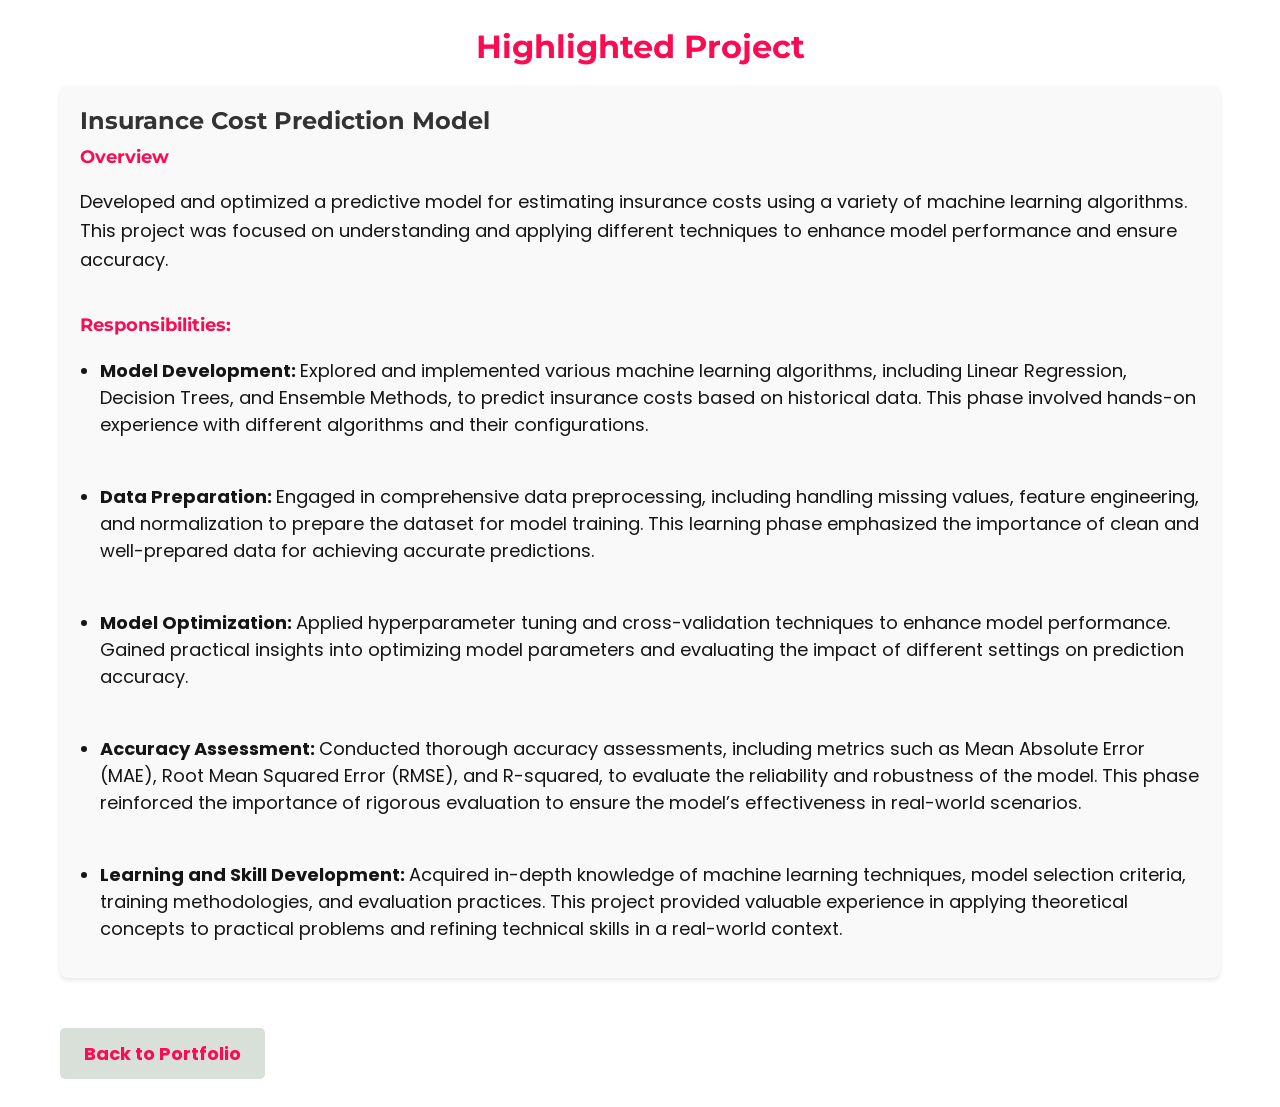
==== intern.html @ ca9ff0c0 "Initial commit with portfolio" ====
<!DOCTYPE html>
<html lang="en">
<head>
    <meta charset="UTF-8">
    <meta name="viewport" content="width=device-width, initial-scale=1.0">
    <title>Work Projects</title>
    <link rel="stylesheet" href="assets/css/style.css"> <!-- Assuming this is your main CSS file -->
    <style>
        /* Inline styles for the project section */
        .project-container {
            max-width: 1200px;
            margin: 0 auto;
            padding: 20px;
        }

        .project {
            background-color: #f9f9f9;
            padding: 20px;
            margin-bottom: 30px;
            border-radius: 8px;
            box-shadow: 0 2px 5px rgba(0, 0, 0, 0.1);
        }

        .project h2 {
            font-size: 24px;
            margin-bottom: 10px;
            color: #333;
        }

        .project h4 {
            font-size: 18px;
            color: #666;
        }

        .project ul {
            list-style-type: disc;
            padding-left: 20px;
        }

        .project ul li {
            margin-bottom: 8px;
        }

        /* Styling for the "Back to Portfolio" button */
        .back-to-portfolio-btn {
            display: inline-block;
            padding: 12px 24px;
            background-color: #d9dfd9; /* Replace with the View More button color */
            color: #fb0b51; /* Ensure text is readable */
            text-decoration: none;
            border-radius: 5px;
            transition: background-color 0.3s ease;
            margin-top: 20px;
        }

        .back-to-portfolio-btn:hover {
            background-color: #d9dfd9; /* Darker shade on hover */
        }

        .exp_color{
            color: rgb(22, 21, 21);
        }

    </style>
</head>
<body>

    <div class="project-container">
        <h1 style="color: #fb0b51; text-align: center; font-size: xx-large;">Highlighted Project</h1>

        <!-- Project 1: Type 2 Diabetes Predictive Model -->
        <div class="project">
            <h2>Insurance Cost Prediction Model</h2>
            <h4 style="color: #fb0b51;">Overview</h4>
            <p style="font-size: large;" class="exp_color">Developed and optimized a predictive model for estimating insurance costs using a variety of machine learning algorithms. This project was focused on understanding and applying different techniques to enhance model performance and ensure accuracy.

            </p>

            <h4 style="color: #fb0b51;">Responsibilities:</h4>
            <ul class="exp_color">
                <li class="exp_color"><b>Model Development:    </b>
                         Explored and implemented various machine learning algorithms, including Linear Regression, Decision Trees, and Ensemble Methods, to predict insurance costs based on historical data. This phase involved hands-on experience with different algorithms and their configurations.
                    
                    </li><br>
                <li class="exp_color"> <b>Data Preparation:    </b>
                    Engaged in comprehensive data preprocessing, including handling missing values, feature engineering, and normalization to prepare the dataset for model training. This learning phase emphasized the importance of clean and well-prepared data for achieving accurate predictions.
                    
                    </li><br>

                <li class="exp_color"><b>Model Optimization:    </b>
                    Applied hyperparameter tuning and cross-validation techniques to enhance model performance. Gained practical insights into optimizing model parameters and evaluating the impact of different settings on prediction accuracy.
                    
                    </li><br>

                <li class="exp_color"><b>Accuracy Assessment:    </b>
                    Conducted thorough accuracy assessments, including metrics such as Mean Absolute Error (MAE), Root Mean Squared Error (RMSE), and R-squared, to evaluate the reliability and robustness of the model. This phase reinforced the importance of rigorous evaluation to ensure the model’s effectiveness in real-world scenarios.
                    
                    </li><br>

                <li class="exp_color"><b>Learning and Skill Development:    </b>
                    Acquired in-depth knowledge of machine learning techniques, model selection criteria, training methodologies, and evaluation practices. This project provided valuable experience in applying theoretical concepts to practical problems and refining technical skills in a real-world context.   
                    </li>
            </ul>
        </div>
        <!-- Back to Portfolio Button -->
        <a href="index.html" class="back-to-portfolio-btn">
           <b> Back to Portfolio </b>
        </a>
    </div>

</body>
</html>
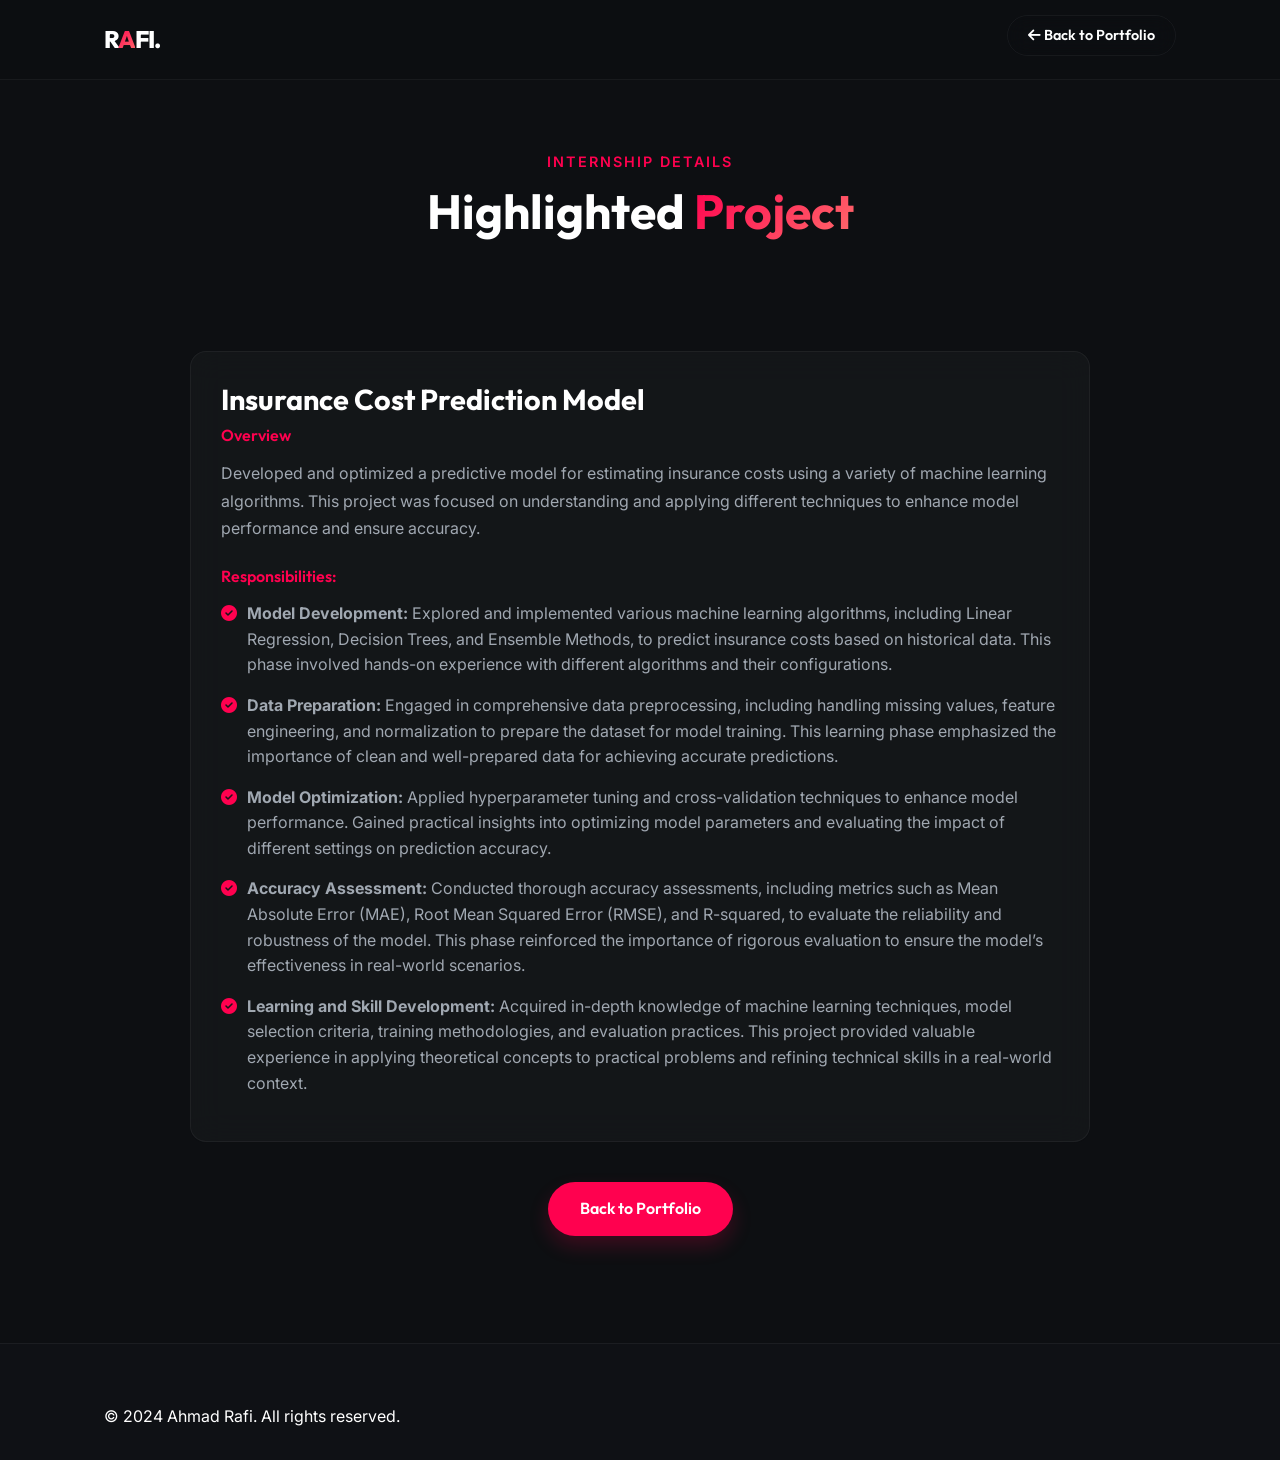
==== commit 108a10f2: "Updated portfolio files" ====
--- a/intern.html
+++ b/intern.html
@@ -1,112 +1,104 @@
 <!DOCTYPE html>
 <html lang="en">
+
 <head>
     <meta charset="UTF-8">
     <meta name="viewport" content="width=device-width, initial-scale=1.0">
-    <title>Work Projects</title>
-    <link rel="stylesheet" href="assets/css/style.css"> <!-- Assuming this is your main CSS file -->
-    <style>
-        /* Inline styles for the project section */
-        .project-container {
-            max-width: 1200px;
-            margin: 0 auto;
-            padding: 20px;
-        }
+    <title>Internship Experience | Ahmad Rafi</title>
 
-        .project {
-            background-color: #f9f9f9;
-            padding: 20px;
-            margin-bottom: 30px;
-            border-radius: 8px;
-            box-shadow: 0 2px 5px rgba(0, 0, 0, 0.1);
-        }
+    <link rel="stylesheet" href="https://cdnjs.cloudflare.com/ajax/libs/font-awesome/6.4.0/css/all.min.css">
+    <link rel="stylesheet" href="assets/css/premium-design.css">
+    <link rel="shortcut icon" type="image/x-icon" href="assets/images/favicon.ico">
+    <link href="https://unpkg.com/aos@2.3.1/dist/aos.css" rel="stylesheet">
+</head>
 
-        .project h2 {
-            font-size: 24px;
-            margin-bottom: 10px;
-            color: #333;
-        }
+<body>
+    <nav class="navbar text-white" style="background: rgba(13, 15, 18, 0.9);">
+        <div class="container nav-container">
+            <div class="logo">
+                <a href="index.html" class="logo-text">R<span class="text-primary-gradient">A</span>FI.</a>
+            </div>
+            <div class="desktop-menu">
+                <a href="index.html" class="btn btn-outline" style="padding: 8px 20px; font-size: 0.9rem;">
+                    <i class="fas fa-arrow-left"></i> Back to Portfolio
+                </a>
+            </div>
+        </div>
+    </nav>
+    <section class="section" style="padding-top: 150px; padding-bottom: 50px;">
+        <div class="container">
+            <div class="section-header" data-aos="fade-up">
+                <span class="section-subtitle">Internship Details</span>
+                <h2 class="section-title">Highlighted <span class="text-primary-gradient">Project</span></h2>
+            </div>
+        </div>
+    </section>
+    <section class="section" style="padding-top: 0; min-height: 60vh;">
+        <div class="container">
+            <div style="max-width: 900px; margin: 0 auto;">
+                <div class="glass-card" data-aos="fade-up" data-aos-delay="100">
+                    <h2 style="font-size: 1.8rem; margin-bottom: 10px;">Insurance Cost Prediction Model</h2>
+                    <h4 style="color: var(--primary); margin-bottom: 15px; font-weight: 600;">Overview</h4>
+                    <p style="color: var(--text-secondary); margin-bottom: 25px; line-height: 1.7;">
+                        Developed and optimized a predictive model for estimating insurance costs using a variety of
+                        machine learning algorithms. This project was focused on understanding and applying different
+                        techniques to enhance model performance and ensure accuracy.
+                    </p>
 
-        .project h4 {
-            font-size: 18px;
-            color: #666;
-        }
+                    <h4 style="color: var(--primary); margin-bottom: 15px; font-weight: 600;">Responsibilities:</h4>
+                    <ul style="color: var(--text-secondary); list-style-type: none; padding: 0;">
+                        <li style="margin-bottom: 15px; display: flex; gap: 10px;"><i class="fas fa-check-circle"
+                                style="color: var(--primary); margin-top: 4px;"></i> <span><b>Model Development:</b>
+                                Explored and implemented various machine learning algorithms, including Linear
+                                Regression, Decision Trees, and Ensemble Methods, to predict insurance costs based on
+                                historical data. This phase involved hands-on experience with different algorithms and
+                                their configurations.</span></li>
 
-        .project ul {
-            list-style-type: disc;
-            padding-left: 20px;
-        }
+                        <li style="margin-bottom: 15px; display: flex; gap: 10px;"><i class="fas fa-check-circle"
+                                style="color: var(--primary); margin-top: 4px;"></i> <span><b>Data Preparation:</b>
+                                Engaged in comprehensive data preprocessing, including handling missing values, feature
+                                engineering, and normalization to prepare the dataset for model training. This learning
+                                phase emphasized the importance of clean and well-prepared data for achieving accurate
+                                predictions.</span></li>
 
-        .project ul li {
-            margin-bottom: 8px;
-        }
+                        <li style="margin-bottom: 15px; display: flex; gap: 10px;"><i class="fas fa-check-circle"
+                                style="color: var(--primary); margin-top: 4px;"></i> <span><b>Model Optimization:</b>
+                                Applied hyperparameter tuning and cross-validation techniques to enhance model
+                                performance. Gained practical insights into optimizing model parameters and evaluating
+                                the impact of different settings on prediction accuracy.</span></li>
 
-        /* Styling for the "Back to Portfolio" button */
-        .back-to-portfolio-btn {
-            display: inline-block;
-            padding: 12px 24px;
-            background-color: #d9dfd9; /* Replace with the View More button color */
-            color: #fb0b51; /* Ensure text is readable */
-            text-decoration: none;
-            border-radius: 5px;
-            transition: background-color 0.3s ease;
-            margin-top: 20px;
-        }
+                        <li style="margin-bottom: 15px; display: flex; gap: 10px;"><i class="fas fa-check-circle"
+                                style="color: var(--primary); margin-top: 4px;"></i> <span><b>Accuracy Assessment:</b>
+                                Conducted thorough accuracy assessments, including metrics such as Mean Absolute Error
+                                (MAE), Root Mean Squared Error (RMSE), and R-squared, to evaluate the reliability and
+                                robustness of the model. This phase reinforced the importance of rigorous evaluation to
+                                ensure the model’s effectiveness in real-world scenarios.</span></li>
 
-        .back-to-portfolio-btn:hover {
-            background-color: #d9dfd9; /* Darker shade on hover */
-        }
+                        <li style="margin-bottom: 15px; display: flex; gap: 10px;"><i class="fas fa-check-circle"
+                                style="color: var(--primary); margin-top: 4px;"></i> <span><b>Learning and Skill
+                                    Development:</b> Acquired in-depth knowledge of machine learning techniques, model
+                                selection criteria, training methodologies, and evaluation practices. This project
+                                provided valuable experience in applying theoretical concepts to practical problems and
+                                refining technical skills in a real-world context.</span></li>
+                    </ul>
+                </div>
 
-        .exp_color{
-            color: rgb(22, 21, 21);
-        }
+            </div>
 
-    </style>
-</head>
-<body>
+            <div style="text-align: center; margin-top: 40px;" data-aos="fade-up">
+                <a href="index.html" class="btn btn-primary">Back to Portfolio</a>
+            </div>
+        </div>
+    </section>
+    <footer class="footer">
+        <div class="container text-center">
+            <p class="text-muted">&copy; 2024 Ahmad Rafi. All rights reserved.</p>
+        </div>
+    </footer>
+    <script src="https://unpkg.com/aos@2.3.1/dist/aos.js"></script>
+    <script>
+        AOS.init({ once: true, offset: 50 });
+    </script>
+</body>
 
-    <div class="project-container">
-        <h1 style="color: #fb0b51; text-align: center; font-size: xx-large;">Highlighted Project</h1>
-
-        <!-- Project 1: Type 2 Diabetes Predictive Model -->
-        <div class="project">
-            <h2>Insurance Cost Prediction Model</h2>
-            <h4 style="color: #fb0b51;">Overview</h4>
-            <p style="font-size: large;" class="exp_color">Developed and optimized a predictive model for estimating insurance costs using a variety of machine learning algorithms. This project was focused on understanding and applying different techniques to enhance model performance and ensure accuracy.
-
-            </p>
-
-            <h4 style="color: #fb0b51;">Responsibilities:</h4>
-            <ul class="exp_color">
-                <li class="exp_color"><b>Model Development:    </b>
-                         Explored and implemented various machine learning algorithms, including Linear Regression, Decision Trees, and Ensemble Methods, to predict insurance costs based on historical data. This phase involved hands-on experience with different algorithms and their configurations.
-                    
-                    </li><br>
-                <li class="exp_color"> <b>Data Preparation:    </b>
-                    Engaged in comprehensive data preprocessing, including handling missing values, feature engineering, and normalization to prepare the dataset for model training. This learning phase emphasized the importance of clean and well-prepared data for achieving accurate predictions.
-                    
-                    </li><br>
-
-                <li class="exp_color"><b>Model Optimization:    </b>
-                    Applied hyperparameter tuning and cross-validation techniques to enhance model performance. Gained practical insights into optimizing model parameters and evaluating the impact of different settings on prediction accuracy.
-                    
-                    </li><br>
-
-                <li class="exp_color"><b>Accuracy Assessment:    </b>
-                    Conducted thorough accuracy assessments, including metrics such as Mean Absolute Error (MAE), Root Mean Squared Error (RMSE), and R-squared, to evaluate the reliability and robustness of the model. This phase reinforced the importance of rigorous evaluation to ensure the model’s effectiveness in real-world scenarios.
-                    
-                    </li><br>
-
-                <li class="exp_color"><b>Learning and Skill Development:    </b>
-                    Acquired in-depth knowledge of machine learning techniques, model selection criteria, training methodologies, and evaluation practices. This project provided valuable experience in applying theoretical concepts to practical problems and refining technical skills in a real-world context.   
-                    </li>
-            </ul>
-        </div>
-        <!-- Back to Portfolio Button -->
-        <a href="index.html" class="back-to-portfolio-btn">
-           <b> Back to Portfolio </b>
-        </a>
-    </div>
-
-</body>
-</html>
+</html>
--- a/assets/css/premium-design.css
+++ b/assets/css/premium-design.css
@@ -0,0 +1,751 @@
+@import url('https://fonts.googleapis.com/css2?family=Inter:wght@300;400;500;600&family=Outfit:wght@300;400;500;600;700;800&display=swap');
+
+:root {
+  /* Brand Colors */
+  --primary: #ff014f;
+  --primary-glow: rgba(255, 1, 79, 0.5);
+  --primary-hover: #d1003f;
+  
+  /* Dark Mode Base */
+  --bg-dark: #0f1115;
+  --bg-darker: #0d0f12;
+  --bg-card: rgba(30, 33, 37, 0.4);
+  --bg-card-hover: rgba(30, 33, 37, 0.8);
+  
+  /* Glassmorphism */
+  --glass-bg: rgba(25, 27, 31, 0.5);
+  --glass-border: rgba(255, 255, 255, 0.05);
+  --glass-shadow: 0 8px 32px 0 rgba(0, 0, 0, 0.37);
+  
+  /* Text */
+  --text-primary: #ffffff;
+  --text-secondary: #a0a8b1;
+  --text-muted: #6b7280;
+  
+  /* Typography */
+  --font-body: 'Inter', sans-serif;
+  --font-heading: 'Outfit', sans-serif;
+  
+  /* Layout */
+  --container: 1200px;
+  --nav-height: 80px;
+  --radius-sm: 8px;
+  --radius-md: 16px;
+  --radius-lg: 24px;
+}
+
+* {
+  margin: 0;
+  padding: 0;
+  box-sizing: border-box;
+}
+
+html {
+  scroll-behavior: smooth;
+  background-color: var(--bg-darker);
+}
+
+body {
+  font-family: var(--font-body);
+  background-color: var(--bg-darker);
+  color: var(--text-primary);
+  line-height: 1.6;
+  overflow-x: hidden;
+  position: relative;
+}
+
+/* Base Gradients */
+body::before {
+  content: '';
+  position: fixed;
+  top: 0;
+  left: 0;
+  width: 100vw;
+  height: 100vh;
+  background: radial-gradient(circle at 10% 20%, rgba(255, 1, 79, 0.03) 0%, transparent 20%),
+              radial-gradient(circle at 90% 80%, rgba(255, 1, 79, 0.04) 0%, transparent 30%);
+  z-index: -1;
+  pointer-events: none;
+}
+
+h1, h2, h3, h4, h5, h6 {
+  font-family: var(--font-heading);
+  font-weight: 700;
+  color: var(--text-primary);
+  line-height: 1.2;
+}
+
+a {
+  text-decoration: none;
+  color: inherit;
+  transition: all 0.3s ease;
+}
+
+ul {
+  list-style: none;
+}
+
+/* Utilities */
+.container {
+  max-width: var(--container);
+  margin: 0 auto;
+  padding: 0 5%;
+}
+
+.section {
+  padding: 100px 0;
+}
+
+.section-header {
+  text-align: center;
+  margin-bottom: 60px;
+}
+
+.section-subtitle {
+  color: var(--primary);
+  font-size: 0.9rem;
+  font-weight: 600;
+  text-transform: uppercase;
+  letter-spacing: 2px;
+  margin-bottom: 10px;
+  display: block;
+}
+
+.section-title {
+  font-size: 3rem;
+  color: var(--text-primary);
+}
+
+.text-gradient {
+  background: linear-gradient(135deg, #fff 0%, #a0a8b1 100%);
+  -webkit-background-clip: text;
+  -webkit-text-fill-color: transparent;
+}
+
+.text-primary-gradient {
+  background: linear-gradient(135deg, var(--primary) 0%, #ff6b6b 100%);
+  -webkit-background-clip: text;
+  -webkit-text-fill-color: transparent;
+}
+
+/* Buttons */
+.btn {
+  display: inline-block;
+  padding: 14px 32px;
+  border-radius: 50px;
+  font-family: var(--font-heading);
+  font-weight: 600;
+  font-size: 1rem;
+  cursor: pointer;
+  transition: all 0.4s ease;
+  position: relative;
+  overflow: hidden;
+  z-index: 1;
+}
+
+.btn::before {
+  content: '';
+  position: absolute;
+  top: 0;
+  left: 0;
+  width: 0%;
+  height: 100%;
+  background: rgba(255, 255, 255, 0.1);
+  transition: all 0.4s ease;
+  z-index: -1;
+}
+
+.btn:hover::before {
+  width: 100%;
+}
+
+.btn-primary {
+  background: var(--primary);
+  color: white;
+  box-shadow: 0 10px 20px rgba(255, 1, 79, 0.2);
+}
+
+.btn-primary:hover {
+  transform: translateY(-3px);
+  box-shadow: 0 15px 25px rgba(255, 1, 79, 0.3);
+}
+
+.btn-outline {
+  background: transparent;
+  color: white;
+  border: 1px solid var(--glass-border);
+  backdrop-filter: blur(10px);
+}
+
+.btn-outline:hover {
+  border-color: var(--primary);
+  color: var(--primary);
+  transform: translateY(-3px);
+}
+
+/* Glass Card */
+.glass-card {
+  background: var(--bg-card);
+  backdrop-filter: blur(16px);
+  -webkit-backdrop-filter: blur(16px);
+  border: 1px solid var(--glass-border);
+  border-radius: var(--radius-md);
+  padding: 30px;
+  transition: all 0.4s cubic-bezier(0.175, 0.885, 0.32, 1.275);
+  position: relative;
+  overflow: hidden;
+}
+
+.glass-card::before {
+  content: '';
+  position: absolute;
+  top: 0;
+  left: -100%;
+  width: 50%;
+  height: 100%;
+  background: linear-gradient(to right, rgba(255,255,255,0) 0%, rgba(255,255,255,0.03) 50%, rgba(255,255,255,0) 100%);
+  transform: skewX(-25deg);
+  transition: all 0.7s ease;
+}
+
+.glass-card:hover {
+  transform: translateY(-10px);
+  background: var(--bg-card-hover);
+  border-color: rgba(255, 1, 79, 0.3);
+  box-shadow: 0 20px 40px rgba(0, 0, 0, 0.4), 0 0 20px rgba(255, 1, 79, 0.1);
+}
+
+.glass-card:hover::before {
+  left: 200%;
+}
+
+/* Navigation */
+.navbar {
+  position: fixed;
+  top: 0;
+  left: 0;
+  width: 100%;
+  height: var(--nav-height);
+  background: var(--glass-bg);
+  backdrop-filter: blur(20px);
+  -webkit-backdrop-filter: blur(20px);
+  border-bottom: 1px solid var(--glass-border);
+  z-index: 1000;
+  transition: all 0.3s ease;
+}
+
+.nav-container {
+  display: flex;
+  justify-content: space-between;
+  align-items: center;
+  height: 100%;
+}
+
+.logo img {
+  height: 40px;
+  width: auto;
+}
+
+.logo-text {
+  font-family: var(--font-heading);
+  font-size: 1.5rem;
+  font-weight: 800;
+  letter-spacing: -1px;
+}
+
+.nav-links {
+  display: flex;
+  gap: 30px;
+}
+
+.nav-item {
+  position: relative;
+}
+
+.nav-link {
+  font-size: 0.95rem;
+  font-weight: 500;
+  color: var(--text-secondary);
+  text-transform: capitalize;
+  padding: 8px 0;
+}
+
+.nav-link:hover, .nav-link.active {
+  color: white;
+}
+
+.nav-link::after {
+  content: '';
+  position: absolute;
+  bottom: 0;
+  left: 0;
+  width: 0%;
+  height: 2px;
+  background: var(--primary);
+  transition: width 0.3s ease;
+}
+
+.nav-link.active::after, .nav-link:hover::after {
+  width: 100%;
+}
+
+.mobile-menu-btn {
+  display: none;
+  font-size: 1.5rem;
+  color: white;
+  cursor: pointer;
+  background: none;
+  border: none;
+}
+
+/* Hero Section */
+.hero {
+  min-height: 100vh;
+  display: flex;
+  align-items: center;
+  padding-top: var(--nav-height);
+  position: relative;
+}
+
+.hero-grid {
+  display: grid;
+  grid-template-columns: 1fr 1fr;
+  gap: 50px;
+  align-items: center;
+}
+
+.hero-content {
+  z-index: 2;
+}
+
+.hero-greeting {
+  font-size: 1.2rem;
+  font-weight: 600;
+  color: var(--text-secondary);
+  margin-bottom: 15px;
+  display: inline-block;
+  padding: 5px 15px;
+  border-radius: 50px;
+  border: 1px solid var(--glass-border);
+  background: var(--glass-bg);
+}
+
+.hero-title {
+  font-size: 4.5rem;
+  line-height: 1.1;
+  margin-bottom: 20px;
+}
+
+.hero-title span {
+  color: var(--primary);
+  display: inline-block;
+  position: relative;
+}
+
+.hero-title span::after {
+  content: '';
+  position: absolute;
+  bottom: 8px;
+  left: 0;
+  width: 100%;
+  height: 8px;
+  background: var(--primary);
+  z-index: -1;
+  opacity: 0.3;
+}
+
+.hero-desc {
+  font-size: 1.1rem;
+  color: var(--text-secondary);
+  max-width: 90%;
+  margin-bottom: 40px;
+}
+
+.hero-actions {
+  display: flex;
+  gap: 20px;
+  align-items: center;
+}
+
+.social-links {
+  display: flex;
+  gap: 15px;
+  margin-left: 20px;
+}
+
+.social-icon {
+  width: 45px;
+  height: 45px;
+  display: flex;
+  justify-content: center;
+  align-items: center;
+  border-radius: 50%;
+  background: var(--bg-card);
+  border: 1px solid var(--glass-border);
+  color: var(--text-secondary);
+  font-size: 1.2rem;
+  transition: all 0.3s ease;
+}
+
+.social-icon:hover {
+  background: var(--primary);
+  color: white;
+  border-color: var(--primary);
+  transform: translateY(-3px);
+  box-shadow: 0 5px 15px rgba(255, 1, 79, 0.4);
+}
+
+.hero-image-wrapper {
+  position: relative;
+  z-index: 1;
+}
+
+.hero-image-inner {
+  position: relative;
+  border-radius: var(--radius-lg);
+  overflow: hidden;
+  box-shadow: 0 30px 60px rgba(0, 0, 0, 0.5);
+  border: 1px solid var(--glass-border);
+}
+
+.hero-image-inner::before {
+  content: '';
+  position: absolute;
+  top: 0;
+  left: 0;
+  width: 100%;
+  height: 100%;
+  background: linear-gradient(135deg, rgba(255,1,79,0.2) 0%, rgba(0,0,0,0) 100%);
+  z-index: 1;
+}
+
+.hero-image {
+  width: 100%;
+  height: auto;
+  display: block;
+  object-fit: cover;
+}
+
+.blob {
+  position: absolute;
+  filter: blur(80px);
+  z-index: -1;
+  border-radius: 50%;
+}
+
+.blob-1 {
+  top: -10%;
+  right: -10%;
+  width: 300px;
+  height: 300px;
+  background: rgba(255, 1, 79, 0.15);
+}
+
+.blob-2 {
+  bottom: -10%;
+  left: -10%;
+  width: 250px;
+  height: 250px;
+  background: rgba(255, 1, 79, 0.1);
+}
+
+/* Timeline (Experience & Education) */
+.timeline-grid {
+  display: grid;
+  grid-template-columns: 1fr 1fr;
+  gap: 40px;
+}
+
+.timeline {
+  position: relative;
+  padding-left: 30px;
+}
+
+.timeline::before {
+  content: '';
+  position: absolute;
+  top: 0;
+  left: 0;
+  width: 2px;
+  height: 100%;
+  background: linear-gradient(to bottom, var(--primary) 0%, rgba(255, 1, 79, 0.1) 100%);
+}
+
+.timeline-item {
+  position: relative;
+  margin-bottom: 40px;
+}
+
+.timeline-item::before {
+  content: '';
+  position: absolute;
+  top: 25px;
+  left: -35px;
+  width: 12px;
+  height: 12px;
+  border-radius: 50%;
+  background: var(--bg-dark);
+  border: 2px solid var(--primary);
+  z-index: 2;
+  box-shadow: 0 0 10px var(--primary-glow);
+}
+
+.timeline-date {
+  color: var(--primary);
+  font-family: var(--font-heading);
+  font-weight: 500;
+  font-size: 0.9rem;
+  margin-bottom: 5px;
+  display: block;
+}
+
+.timeline-title {
+  font-size: 1.4rem;
+  margin-bottom: 5px;
+}
+
+.timeline-subtitle {
+  color: var(--text-secondary);
+  font-size: 1rem;
+  margin-bottom: 15px;
+}
+
+.timeline-desc {
+  color: var(--text-muted);
+  font-size: 0.95rem;
+}
+
+/* Skills */
+.skills-grid {
+  display: grid;
+  grid-template-columns: repeat(auto-fill, minmax(200px, 1fr));
+  gap: 20px;
+}
+
+.skill-item {
+  display: flex;
+  align-items: center;
+  gap: 15px;
+  padding: 20px;
+  background: var(--bg-card);
+  border: 1px solid var(--glass-border);
+  border-radius: var(--radius-sm);
+  transition: all 0.3s ease;
+  cursor: default;
+}
+
+.skill-item:hover {
+  background: var(--bg-card-hover);
+  border-color: var(--primary);
+  transform: translateY(-5px);
+  box-shadow: 0 10px 20px rgba(0,0,0,0.2);
+}
+
+.skill-icon {
+  font-size: 1.8rem;
+  color: var(--primary);
+  transition: all 0.3s ease;
+}
+
+.skill-item:hover .skill-icon {
+  transform: scale(1.1);
+  text-shadow: 0 0 15px rgba(255, 1, 79, 0.5);
+}
+
+.skill-name {
+  font-weight: 600;
+  font-family: var(--font-heading);
+}
+
+/* Projects & Certs */
+.projects-grid {
+  display: grid;
+  grid-template-columns: repeat(auto-fill, minmax(350px, 1fr));
+  gap: 30px;
+}
+
+.project-card {
+  display: flex;
+  flex-direction: column;
+  height: 100%;
+}
+
+.project-img-wrapper {
+  width: 100%;
+  height: 220px;
+  border-radius: var(--radius-md);
+  overflow: hidden;
+  margin-bottom: 20px;
+  position: relative;
+}
+
+.project-img {
+  width: 100%;
+  height: 100%;
+  object-fit: cover;
+  transition: transform 0.6s ease;
+}
+
+.project-card:hover .project-img {
+  transform: scale(1.08);
+}
+
+.project-date {
+  position: absolute;
+  top: 15px;
+  right: 15px;
+  background: rgba(15, 17, 21, 0.8);
+  backdrop-filter: blur(10px);
+  padding: 5px 12px;
+  border-radius: 20px;
+  font-size: 0.8rem;
+  color: white;
+  font-weight: 500;
+  border: 1px solid var(--glass-border);
+}
+
+.project-content {
+  flex-grow: 1;
+  display: flex;
+  flex-direction: column;
+}
+
+.project-title {
+  font-size: 1.4rem;
+  margin-bottom: 10px;
+  line-height: 1.3;
+}
+
+.project-subtitle {
+  color: var(--text-secondary);
+  font-size: 1rem;
+  margin-bottom: 15px;
+}
+
+.project-desc {
+  color: var(--text-muted);
+  font-size: 0.95rem;
+  margin-bottom: 20px;
+  flex-grow: 1;
+}
+
+.project-link {
+  display: inline-flex;
+  align-items: center;
+  gap: 5px;
+  color: var(--primary);
+  font-weight: 600;
+  font-family: var(--font-heading);
+  margin-top: auto;
+}
+
+.project-link i {
+  transition: transform 0.3s ease;
+}
+
+.project-link:hover i {
+  transform: translate(5px, -5px);
+}
+
+/* Footer */
+.footer {
+  background: var(--bg-dark);
+  border-top: 1px solid var(--glass-border);
+  padding: 60px 0 30px;
+}
+
+.footer-top {
+  display: grid;
+  grid-template-columns: 1fr 1fr 1fr;
+  gap: 40px;
+  margin-bottom: 40px;
+}
+
+.footer-widget-title {
+  font-size: 1.2rem;
+  margin-bottom: 20px;
+}
+
+.footer-contact-list {
+  display: flex;
+  flex-direction: column;
+  gap: 15px;
+}
+
+.footer-contact-item {
+  display: flex;
+  align-items: flex-start;
+  gap: 15px;
+  color: var(--text-secondary);
+}
+
+.footer-contact-icon {
+  color: var(--primary);
+  font-size: 1.2rem;
+  margin-top: 3px;
+}
+
+.footer-bottom {
+  text-align: center;
+  padding-top: 30px;
+  border-top: 1px solid rgba(255,255,255,0.05);
+  color: var(--text-muted);
+  font-size: 0.9rem;
+}
+
+/* Media Queries */
+@media (max-width: 992px) {
+  .hero-grid {
+    grid-template-columns: 1fr;
+    text-align: center;
+  }
+  
+  .hero-actions {
+    justify-content: center;
+  }
+  
+  .hero-image-wrapper {
+    max-width: 500px;
+    margin: 0 auto;
+    margin-top: 40px;
+  }
+  
+  .timeline-grid {
+    grid-template-columns: 1fr;
+  }
+}
+
+@media (max-width: 768px) {
+  .nav-links {
+    position: fixed;
+    top: var(--nav-height);
+    left: -100%;
+    width: 100%;
+    height: calc(100vh - var(--nav-height));
+    background: var(--bg-darker);
+    flex-direction: column;
+    align-items: center;
+    padding-top: 50px;
+    transition: left 0.4s ease;
+  }
+  
+  .nav-links.active {
+    left: 0;
+  }
+  
+  .mobile-menu-btn {
+    display: block;
+  }
+  
+  .hero-title {
+    font-size: 3rem;
+  }
+  
+  .section {
+    padding: 70px 0;
+  }
+  
+  .footer-top {
+    grid-template-columns: 1fr;
+  }
+}
